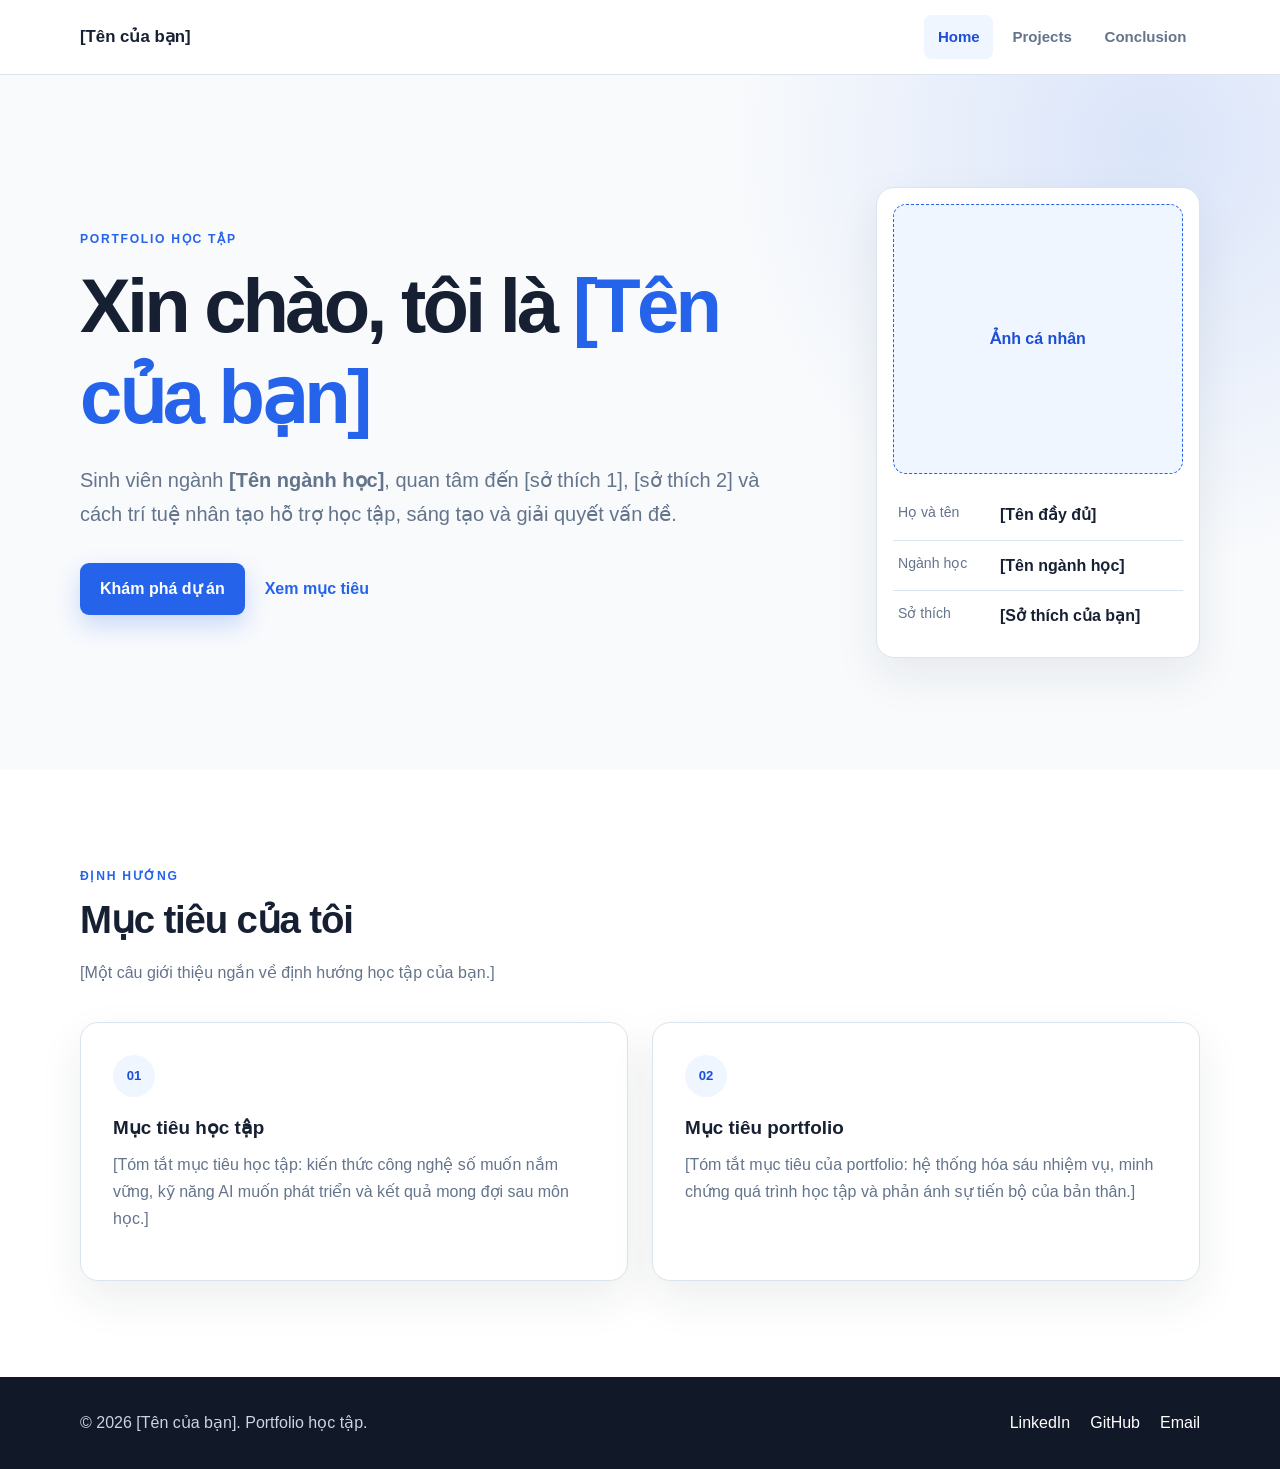
==== index.html @ 91b2d94e "first commit" ====
<!DOCTYPE html>
<html lang="vi">
<head>
    <meta charset="UTF-8">
    <meta name="viewport" content="width=device-width, initial-scale=1.0">
    <meta name="description" content="Portfolio môn Nhập môn Công nghệ số và Ứng dụng Trí tuệ nhân tạo.">
    <title>Giới thiệu | Portfolio cá nhân</title>
    <link rel="stylesheet" href="style.css">
</head>
<body>
    <!-- Liên kết hỗ trợ người dùng bàn phím bỏ qua menu. -->
    <a class="skip-link" href="#main-content">Đi đến nội dung chính</a>

    <!-- Header và menu được giữ nhất quán trên cả ba trang. -->
    <header class="site-header">
        <div class="container nav-wrapper">
            <a class="brand" href="index.html">[Tên của bạn]</a>
            <nav aria-label="Điều hướng chính">
                <ul class="nav-list">
                    <li><a class="active" href="index.html" aria-current="page">Home</a></li>
                    <li><a href="portfolio.html">Projects</a></li>
                    <li><a href="conclusion.html">Conclusion</a></li>
                </ul>
            </nav>
        </div>
    </header>

    <main id="main-content">
        <!-- Khu vực mở đầu: thay nội dung trong ngoặc vuông bằng thông tin cá nhân. -->
        <section class="hero">
            <div class="container hero-grid">
                <div>
                    <p class="eyebrow">Portfolio học tập</p>
                    <h1>Xin chào, tôi là <span>[Tên của bạn]</span></h1>
                    <p class="lead">
                        Sinh viên ngành <strong>[Tên ngành học]</strong>, quan tâm đến
                        [sở thích 1], [sở thích 2] và cách trí tuệ nhân tạo hỗ trợ học tập,
                        sáng tạo và giải quyết vấn đề.
                    </p>
                    <div class="button-group">
                        <a class="button" href="portfolio.html">Khám phá dự án</a>
                        <a class="text-link" href="#goals">Xem mục tiêu</a>
                    </div>
                </div>

                <aside class="profile-card" aria-label="Thông tin nhanh">
                    <div class="avatar-placeholder" aria-hidden="true">Ảnh cá nhân</div>
                    <dl class="profile-details">
                        <div>
                            <dt>Họ và tên</dt>
                            <dd>[Tên đầy đủ]</dd>
                        </div>
                        <div>
                            <dt>Ngành học</dt>
                            <dd>[Tên ngành học]</dd>
                        </div>
                        <div>
                            <dt>Sở thích</dt>
                            <dd>[Sở thích của bạn]</dd>
                        </div>
                    </dl>
                </aside>
            </div>
        </section>

        <!-- Hai thẻ mục tiêu giúp nội dung ngắn gọn và dễ chấm theo rubric. -->
        <section id="goals" class="section">
            <div class="container">
                <div class="section-heading">
                    <p class="eyebrow">Định hướng</p>
                    <h2>Mục tiêu của tôi</h2>
                    <p>[Một câu giới thiệu ngắn về định hướng học tập của bạn.]</p>
                </div>

                <div class="card-grid two-columns">
                    <article class="card">
                        <span class="card-number">01</span>
                        <h3>Mục tiêu học tập</h3>
                        <p>
                            [Tóm tắt mục tiêu học tập: kiến thức công nghệ số muốn nắm vững,
                            kỹ năng AI muốn phát triển và kết quả mong đợi sau môn học.]
                        </p>
                    </article>

                    <article class="card">
                        <span class="card-number">02</span>
                        <h3>Mục tiêu portfolio</h3>
                        <p>
                            [Tóm tắt mục tiêu của portfolio: hệ thống hóa sáu nhiệm vụ,
                            minh chứng quá trình học tập và phản ánh sự tiến bộ của bản thân.]
                        </p>
                    </article>
                </div>
            </div>
        </section>
    </main>

    <!-- Cập nhật năm, email và đường dẫn mạng xã hội trước khi nộp bài. -->
    <footer class="site-footer">
        <div class="container footer-wrapper">
            <p>&copy; 2026 [Tên của bạn]. Portfolio học tập.</p>
            <ul class="social-links" aria-label="Hồ sơ mạng xã hội">
                <li><a href="https://www.linkedin.com/" target="_blank" rel="noopener noreferrer">LinkedIn</a></li>
                <li><a href="https://github.com/" target="_blank" rel="noopener noreferrer">GitHub</a></li>
                <li><a href="mailto:email@example.com">Email</a></li>
            </ul>
        </div>
    </footer>
</body>
</html>
---- style.css ----
/* =========================================================
   1. BIẾN THIẾT KẾ VÀ THIẾT LẬP CHUNG
   Chỉ cần đổi --accent để thay màu nhấn trên toàn website.
   ========================================================= */
:root {
    --accent: #2563eb;
    --accent-dark: #1d4ed8;
    --accent-soft: #eff6ff;
    --text: #172033;
    --muted: #64748b;
    --surface: #ffffff;
    --surface-alt: #f8fafc;
    --border: #dbe3ee;
    --shadow: 0 18px 45px rgba(23, 32, 51, 0.08);
    --radius: 18px;
    --container: 1120px;
}

*,
*::before,
*::after {
    box-sizing: border-box;
}

html {
    scroll-behavior: smooth;
}

body {
    margin: 0;
    color: var(--text);
    background: var(--surface);
    font-family: Inter, "Segoe UI", Roboto, Helvetica, Arial, sans-serif;
    font-size: 1rem;
    line-height: 1.7;
}

img {
    display: block;
    width: 100%;
    height: auto;
    border-radius: 14px;
}

a {
    color: var(--accent);
    text-decoration: none;
}

a:hover {
    color: var(--accent-dark);
}

h1,
h2,
h3 {
    margin-top: 0;
    color: var(--text);
    line-height: 1.2;
}

h1 {
    margin-bottom: 1.25rem;
    font-size: clamp(2.35rem, 6vw, 4.75rem);
    letter-spacing: -0.05em;
}

h2 {
    margin-bottom: 1rem;
    font-size: clamp(1.75rem, 3vw, 2.5rem);
    letter-spacing: -0.03em;
}

h3 {
    margin-bottom: 0.7rem;
    font-size: 1.18rem;
}

p {
    margin-top: 0;
}

code {
    padding: 0.18rem 0.4rem;
    color: var(--accent-dark);
    background: var(--accent-soft);
    border-radius: 5px;
}

figure {
    margin: 0;
}

figcaption {
    margin-top: 0.65rem;
    color: var(--muted);
    font-size: 0.9rem;
}

/* Khung nội dung chung giữ trang cân đối trên màn hình lớn. */
.container {
    width: min(calc(100% - 2.5rem), var(--container));
    margin-inline: auto;
}

.narrow {
    max-width: 780px;
}

.section {
    padding: 6rem 0;
}

.skip-link {
    position: fixed;
    z-index: 1000;
    top: 0.75rem;
    left: 0.75rem;
    padding: 0.65rem 1rem;
    color: #ffffff;
    background: var(--accent);
    border-radius: 8px;
    transform: translateY(-150%);
}

.skip-link:focus {
    transform: translateY(0);
}

/* =========================================================
   2. HEADER, MENU VÀ FOOTER
   ========================================================= */
.site-header {
    position: sticky;
    z-index: 100;
    top: 0;
    background: rgba(255, 255, 255, 0.94);
    border-bottom: 1px solid var(--border);
    backdrop-filter: blur(12px);
}

.nav-wrapper,
.footer-wrapper {
    display: flex;
    align-items: center;
    justify-content: space-between;
    gap: 2rem;
}

.nav-wrapper {
    min-height: 74px;
}

.brand {
    color: var(--text);
    font-size: 1.05rem;
    font-weight: 800;
}

.nav-list,
.social-links,
.task-nav ul {
    display: flex;
    margin: 0;
    padding: 0;
    list-style: none;
}

.nav-list {
    gap: 0.35rem;
}

.nav-list a {
    display: block;
    padding: 0.55rem 0.85rem;
    color: var(--muted);
    border-radius: 8px;
    font-size: 0.94rem;
    font-weight: 700;
}

.nav-list a:hover,
.nav-list a.active {
    color: var(--accent-dark);
    background: var(--accent-soft);
}

.site-footer {
    padding: 2rem 0;
    color: #cbd5e1;
    background: #111827;
}

.site-footer p {
    margin: 0;
}

.social-links {
    gap: 1.25rem;
}

.social-links a {
    color: #ffffff;
}

/* =========================================================
   3. TRANG GIỚI THIỆU
   ========================================================= */
.hero {
    padding: 7rem 0;
    overflow: hidden;
    background:
        radial-gradient(circle at 90% 10%, rgba(37, 99, 235, 0.14), transparent 32%),
        var(--surface-alt);
}

.hero-grid {
    display: grid;
    grid-template-columns: minmax(0, 1.5fr) minmax(280px, 0.7fr);
    align-items: center;
    gap: clamp(3rem, 8vw, 7rem);
}

.hero h1 span {
    color: var(--accent);
}

.eyebrow,
.box-label {
    margin-bottom: 0.65rem;
    color: var(--accent);
    font-size: 0.76rem;
    font-weight: 800;
    letter-spacing: 0.14em;
    text-transform: uppercase;
}

.lead {
    max-width: 720px;
    color: var(--muted);
    font-size: clamp(1.05rem, 2vw, 1.25rem);
}

.button-group {
    display: flex;
    align-items: center;
    gap: 1.25rem;
    margin-top: 2rem;
}

.button {
    display: inline-block;
    padding: 0.8rem 1.25rem;
    color: #ffffff;
    background: var(--accent);
    border-radius: 9px;
    box-shadow: 0 10px 24px rgba(37, 99, 235, 0.22);
    font-weight: 750;
}

.button:hover {
    color: #ffffff;
    background: var(--accent-dark);
    transform: translateY(-1px);
}

.text-link {
    font-weight: 750;
}

.profile-card,
.card,
.reflection-card {
    background: var(--surface);
    border: 1px solid var(--border);
    border-radius: var(--radius);
    box-shadow: var(--shadow);
}

.profile-card {
    padding: 1rem;
}

.avatar-placeholder {
    display: grid;
    min-height: 270px;
    place-items: center;
    color: var(--accent-dark);
    background: var(--accent-soft);
    border: 1px dashed var(--accent);
    border-radius: 13px;
    font-weight: 700;
}

.profile-details {
    margin: 1rem 0 0;
}

.profile-details div {
    display: grid;
    grid-template-columns: 90px 1fr;
    gap: 0.75rem;
    padding: 0.7rem 0.3rem;
    border-bottom: 1px solid var(--border);
}

.profile-details div:last-child {
    border-bottom: 0;
}

.profile-details dt {
    color: var(--muted);
    font-size: 0.88rem;
}

.profile-details dd {
    margin: 0;
    font-weight: 700;
}

.section-heading {
    max-width: 700px;
    margin-bottom: 2.25rem;
}

.section-heading > p:last-child {
    color: var(--muted);
}

.card-grid {
    display: grid;
    gap: 1.5rem;
}

.two-columns {
    grid-template-columns: repeat(2, 1fr);
}

.card {
    padding: 2rem;
}

.card-number {
    display: inline-grid;
    width: 42px;
    height: 42px;
    margin-bottom: 1.25rem;
    place-items: center;
    color: var(--accent-dark);
    background: var(--accent-soft);
    border-radius: 50%;
    font-size: 0.82rem;
    font-weight: 800;
}

.card p,
.reflection-card p {
    color: var(--muted);
}

/* =========================================================
   4. TRANG DỰ ÁN
   ========================================================= */
.page-banner {
    padding: 5.5rem 0 4.5rem;
    background: var(--surface-alt);
    border-bottom: 1px solid var(--border);
}

.page-banner h1 {
    font-size: clamp(2.5rem, 6vw, 4rem);
}

.task-nav {
    position: sticky;
    z-index: 90;
    top: 74px;
    overflow-x: auto;
    background: var(--surface);
    border-bottom: 1px solid var(--border);
}

.task-nav ul {
    gap: 0.4rem;
    padding: 0.75rem 0;
}

.task-nav a {
    display: block;
    min-width: max-content;
    padding: 0.45rem 0.8rem;
    color: var(--muted);
    border-radius: 7px;
    font-size: 0.86rem;
    font-weight: 750;
}

.task-nav a:hover {
    color: var(--accent-dark);
    background: var(--accent-soft);
}

.task-list {
    padding-top: 4rem;
    padding-bottom: 6rem;
}

.task-card {
    scroll-margin-top: 150px;
    margin-bottom: 2rem;
    background: var(--surface);
    border: 1px solid var(--border);
    border-radius: var(--radius);
    box-shadow: var(--shadow);
    overflow: hidden;
}

.task-header {
    padding: 1.75rem 2rem;
    background: var(--surface-alt);
    border-bottom: 1px solid var(--border);
}

.task-header h2 {
    margin: 0;
}

.task-label {
    display: block;
    margin-bottom: 0.45rem;
    color: var(--accent);
    font-size: 0.76rem;
    font-weight: 850;
    letter-spacing: 0.13em;
    text-transform: uppercase;
}

.task-content {
    padding: 2rem;
}

.media-grid,
.content-grid,
.showcase-grid,
.prompt-grid {
    display: grid;
    gap: 2rem;
}

.media-grid {
    grid-template-columns: minmax(0, 1.05fr) minmax(0, 0.95fr);
}

.content-grid,
.showcase-grid,
.prompt-grid {
    grid-template-columns: repeat(2, minmax(0, 1fr));
}

.wide-figure {
    margin-bottom: 2rem;
}

.analysis-box,
.prompt-box,
.digital-content {
    padding: 1.5rem;
    background: var(--surface-alt);
    border: 1px solid var(--border);
    border-radius: 14px;
}

.analysis-box {
    border-left: 4px solid var(--accent);
}

.prompt-grid {
    margin-bottom: 1.5rem;
}

.prompt-box blockquote {
    margin: 1rem 0;
    padding-left: 1rem;
    color: var(--muted);
    border-left: 3px solid var(--border);
}

.prompt-box.improved {
    background: var(--accent-soft);
    border-color: #bfdbfe;
}

.check-list,
.principle-list,
.process-list {
    padding-left: 1.25rem;
}

.check-list li,
.principle-list li,
.process-list li {
    margin-bottom: 0.75rem;
}

.digital-content {
    min-height: 100%;
}

/* =========================================================
   5. TRANG TỔNG KẾT
   ========================================================= */
.reflection-grid {
    display: grid;
    grid-template-columns: repeat(3, 1fr);
    gap: 1.5rem;
}

.reflection-card {
    padding: 2rem;
}

.reflection-card h2 {
    font-size: 1.55rem;
}

.reflection-card ul {
    padding-left: 1.2rem;
}

.reflection-card li {
    margin-bottom: 0.65rem;
}

.highlight-note {
    padding: 1rem;
    background: var(--accent-soft);
    border-radius: 10px;
}

.closing-section {
    padding: 5.5rem 0;
    text-align: center;
    background: var(--surface-alt);
    border-top: 1px solid var(--border);
}

.closing-section p:not(.eyebrow) {
    color: var(--muted);
}

.closing-section .button {
    margin-top: 1rem;
}

/* =========================================================
   6. RESPONSIVE: TABLET VÀ ĐIỆN THOẠI
   ========================================================= */
@media (max-width: 850px) {
    .hero-grid,
    .reflection-grid {
        grid-template-columns: 1fr;
    }

    .hero {
        padding: 5rem 0;
    }

    .profile-card {
        max-width: 520px;
    }

    .reflection-grid {
        max-width: 720px;
    }
}

@media (max-width: 700px) {
    .section {
        padding: 4rem 0;
    }

    .nav-wrapper,
    .footer-wrapper {
        flex-direction: column;
        align-items: flex-start;
    }

    .nav-wrapper {
        gap: 0.45rem;
        padding: 0.8rem 0;
    }

    .nav-list {
        flex-wrap: wrap;
    }

    .task-nav {
        top: 111px;
    }

    .task-card {
        scroll-margin-top: 175px;
    }

    .two-columns,
    .media-grid,
    .content-grid,
    .showcase-grid,
    .prompt-grid {
        grid-template-columns: 1fr;
    }

    .task-header,
    .task-content,
    .card,
    .reflection-card {
        padding: 1.4rem;
    }

    .footer-wrapper {
        gap: 1rem;
    }
}

@media (max-width: 420px) {
    .container {
        width: min(calc(100% - 1.5rem), var(--container));
    }

    .nav-list a {
        padding-inline: 0.6rem;
        font-size: 0.86rem;
    }

    .button-group,
    .social-links {
        align-items: flex-start;
        flex-direction: column;
        gap: 0.75rem;
    }

    .page-banner {
        padding: 4rem 0 3rem;
    }
}

/* Tôn trọng tùy chọn giảm chuyển động của hệ điều hành. */
@media (prefers-reduced-motion: reduce) {
    html {
        scroll-behavior: auto;
    }

    *,
    *::before,
    *::after {
        transition: none !important;
    }
}
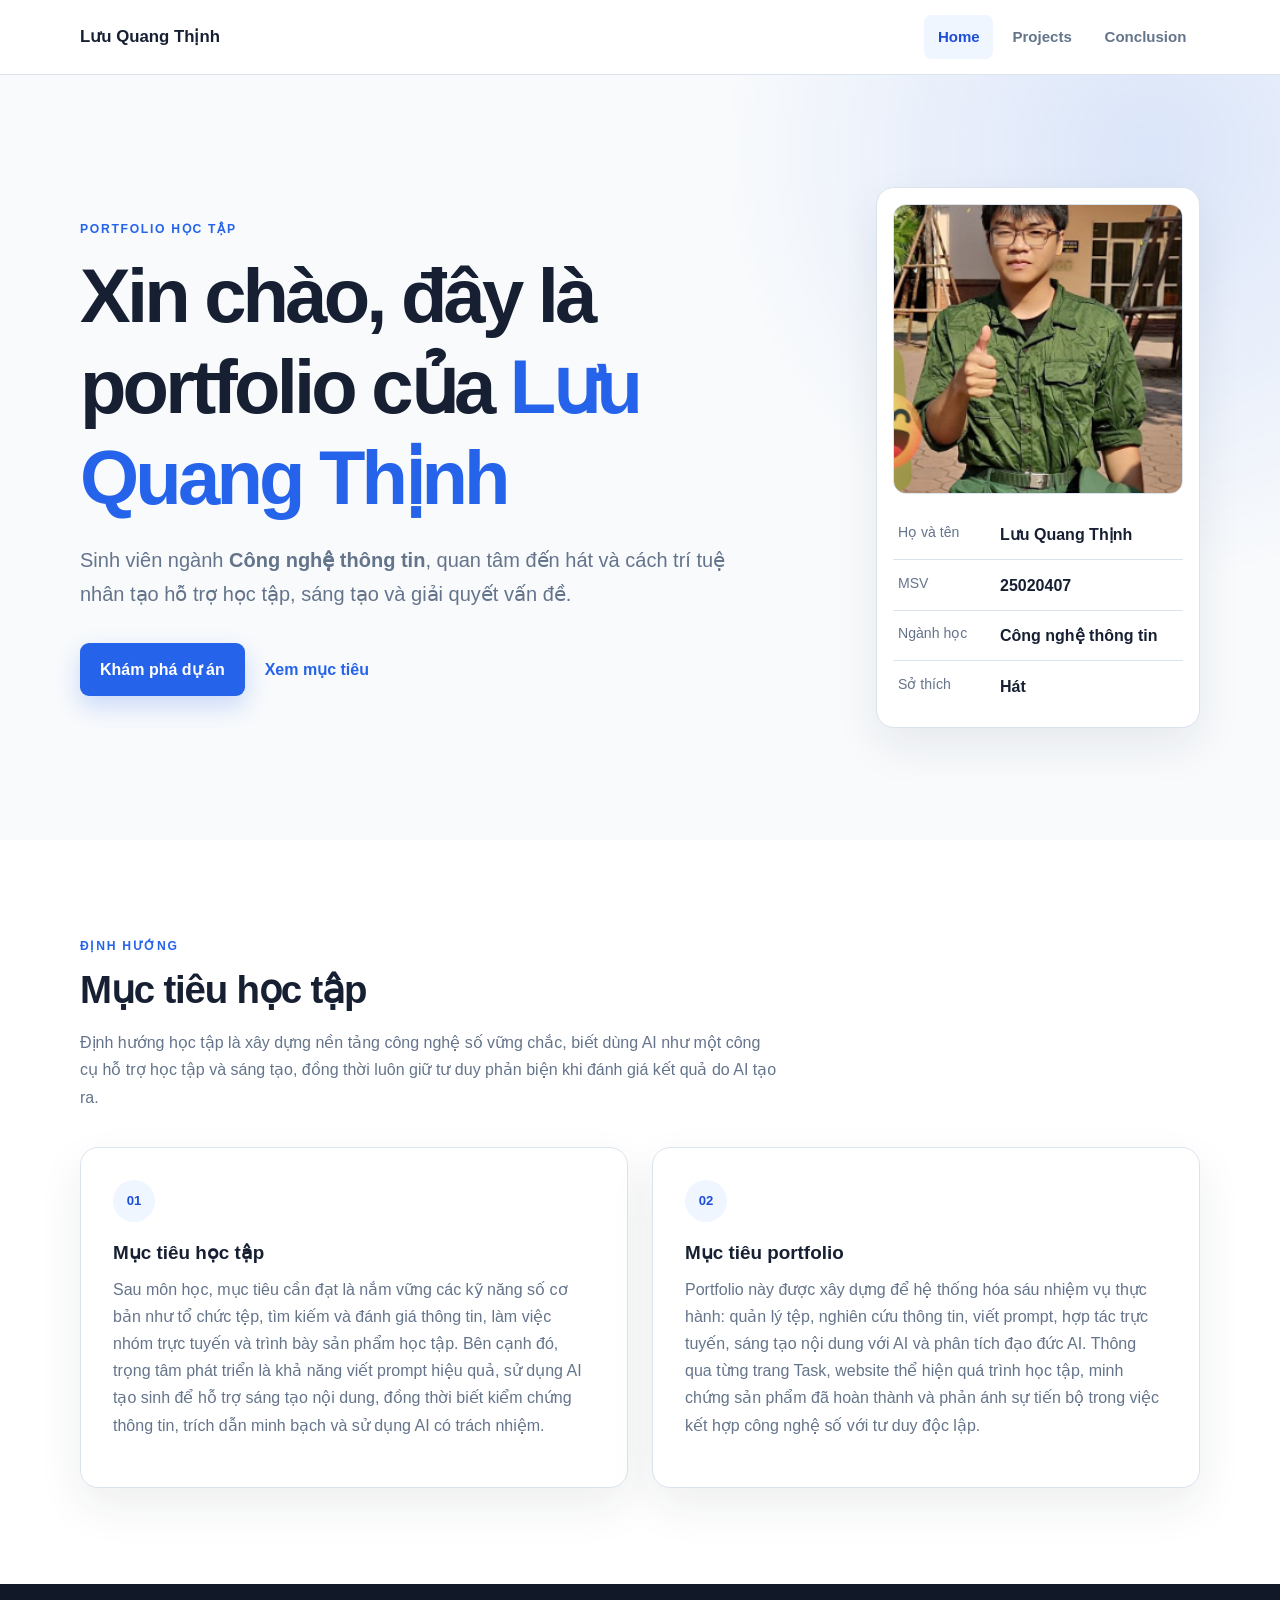
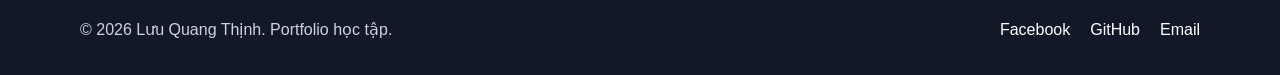
==== commit 60b2f470: "Last commit" ====
--- a/index.html
+++ b/index.html
@@ -14,7 +14,7 @@
     <!-- Header và menu được giữ nhất quán trên cả ba trang. -->
     <header class="site-header">
         <div class="container nav-wrapper">
-            <a class="brand" href="index.html">[Tên của bạn]</a>
+            <a class="brand" href="index.html">Lưu Quang Thịnh</a>
             <nav aria-label="Điều hướng chính">
                 <ul class="nav-list">
                     <li><a class="active" href="index.html" aria-current="page">Home</a></li>
@@ -31,10 +31,10 @@
             <div class="container hero-grid">
                 <div>
                     <p class="eyebrow">Portfolio học tập</p>
-                    <h1>Xin chào, tôi là <span>[Tên của bạn]</span></h1>
+                    <h1>Xin chào, đây là portfolio của <span>Lưu Quang Thịnh</span></h1>
                     <p class="lead">
-                        Sinh viên ngành <strong>[Tên ngành học]</strong>, quan tâm đến
-                        [sở thích 1], [sở thích 2] và cách trí tuệ nhân tạo hỗ trợ học tập,
+                        Sinh viên ngành <strong>Công nghệ thông tin</strong>, quan tâm đến
+                        hát và cách trí tuệ nhân tạo hỗ trợ học tập,
                         sáng tạo và giải quyết vấn đề.
                     </p>
                     <div class="button-group">
@@ -44,19 +44,23 @@
                 </div>
 
                 <aside class="profile-card" aria-label="Thông tin nhanh">
-                    <div class="avatar-placeholder" aria-hidden="true">Ảnh cá nhân</div>
+                    <img class="profile-photo" src="assets/images/me.png" alt="Ảnh cá nhân của Lưu Quang Thịnh">
                     <dl class="profile-details">
                         <div>
                             <dt>Họ và tên</dt>
-                            <dd>[Tên đầy đủ]</dd>
+                            <dd>Lưu Quang Thịnh</dd>
+                        </div>
+                        <div>
+                            <dt>MSV</dt>
+                            <dd>25020407</dd>
                         </div>
                         <div>
                             <dt>Ngành học</dt>
-                            <dd>[Tên ngành học]</dd>
+                            <dd>Công nghệ thông tin</dd>
                         </div>
                         <div>
                             <dt>Sở thích</dt>
-                            <dd>[Sở thích của bạn]</dd>
+                            <dd>Hát</dd>
                         </div>
                     </dl>
                 </aside>
@@ -68,8 +72,12 @@
             <div class="container">
                 <div class="section-heading">
                     <p class="eyebrow">Định hướng</p>
-                    <h2>Mục tiêu của tôi</h2>
-                    <p>[Một câu giới thiệu ngắn về định hướng học tập của bạn.]</p>
+                    <h2>Mục tiêu học tập</h2>
+                    <p>
+                        Định hướng học tập là xây dựng nền tảng công nghệ số vững chắc, biết
+                        dùng AI như một công cụ hỗ trợ học tập và sáng tạo, đồng thời luôn giữ
+                        tư duy phản biện khi đánh giá kết quả do AI tạo ra.
+                    </p>
                 </div>
 
                 <div class="card-grid two-columns">
@@ -77,8 +85,12 @@
                         <span class="card-number">01</span>
                         <h3>Mục tiêu học tập</h3>
                         <p>
-                            [Tóm tắt mục tiêu học tập: kiến thức công nghệ số muốn nắm vững,
-                            kỹ năng AI muốn phát triển và kết quả mong đợi sau môn học.]
+                            Sau môn học, mục tiêu cần đạt là nắm vững các kỹ năng số cơ bản như
+                            tổ chức tệp, tìm kiếm và đánh giá thông tin, làm việc nhóm trực tuyến
+                            và trình bày sản phẩm học tập. Bên cạnh đó, trọng tâm phát triển là
+                            khả năng viết prompt hiệu quả, sử dụng AI tạo sinh để hỗ trợ sáng tạo
+                            nội dung, đồng thời biết kiểm chứng thông tin, trích dẫn minh bạch và
+                            sử dụng AI có trách nhiệm.
                         </p>
                     </article>
 
@@ -86,8 +98,12 @@
                         <span class="card-number">02</span>
                         <h3>Mục tiêu portfolio</h3>
                         <p>
-                            [Tóm tắt mục tiêu của portfolio: hệ thống hóa sáu nhiệm vụ,
-                            minh chứng quá trình học tập và phản ánh sự tiến bộ của bản thân.]
+                            Portfolio này được xây dựng để hệ thống hóa sáu nhiệm vụ thực hành:
+                            quản lý tệp, nghiên cứu thông tin, viết prompt, hợp tác trực tuyến,
+                            sáng tạo nội dung với AI và phân tích đạo đức AI. Thông qua từng trang
+                            Task, website thể hiện quá trình học tập, minh chứng sản phẩm đã hoàn
+                            thành và phản ánh sự tiến bộ trong việc kết hợp công nghệ số với tư duy
+                            độc lập.
                         </p>
                     </article>
                 </div>
@@ -98,11 +114,11 @@
     <!-- Cập nhật năm, email và đường dẫn mạng xã hội trước khi nộp bài. -->
     <footer class="site-footer">
         <div class="container footer-wrapper">
-            <p>&copy; 2026 [Tên của bạn]. Portfolio học tập.</p>
+            <p>&copy; 2026 Lưu Quang Thịnh. Portfolio học tập.</p>
             <ul class="social-links" aria-label="Hồ sơ mạng xã hội">
-                <li><a href="https://www.linkedin.com/" target="_blank" rel="noopener noreferrer">LinkedIn</a></li>
-                <li><a href="https://github.com/" target="_blank" rel="noopener noreferrer">GitHub</a></li>
-                <li><a href="mailto:email@example.com">Email</a></li>
+                <li><a href="https://www.facebook.com/thinh.luuquang.33" target="_blank" rel="noopener noreferrer">Facebook</a></li>
+                <li><a href="https://github.com/shibaizabest" target="_blank" rel="noopener noreferrer">GitHub</a></li>
+                <li><a href="mailto:25020407@vnu.edu.vn">Email</a></li>
             </ul>
         </div>
     </footer>
--- a/style.css
+++ b/style.css
@@ -241,6 +241,22 @@
     font-size: clamp(1.05rem, 2vw, 1.25rem);
 }
 
+.student-meta {
+    display: flex;
+    flex-wrap: wrap;
+    gap: 0.65rem;
+    margin-top: 1.5rem;
+}
+
+.student-meta span {
+    padding: 0.35rem 0.7rem;
+    color: var(--accent-dark);
+    background: var(--accent-soft);
+    border-radius: 999px;
+    font-size: 0.85rem;
+    font-weight: 700;
+}
+
 .button-group {
     display: flex;
     align-items: center;
@@ -292,6 +308,14 @@
     font-weight: 700;
 }
 
+.profile-photo {
+    width: 100%;
+    aspect-ratio: 1 / 1;
+    object-fit: cover;
+    border: 1px solid var(--border);
+    border-radius: 13px;
+}
+
 .profile-details {
     margin: 1rem 0 0;
 }
@@ -439,6 +463,47 @@
     padding: 2rem;
 }
 
+.document-actions {
+    display: flex;
+    align-items: center;
+    justify-content: space-between;
+    gap: 1.5rem;
+    padding: 1.25rem 2rem;
+    background: var(--accent-soft);
+    border-top: 1px solid #bfdbfe;
+}
+
+.document-actions p {
+    margin: 0;
+    color: var(--text);
+}
+
+.button-small {
+    min-width: max-content;
+    padding: 0.65rem 1rem;
+    font-size: 0.9rem;
+}
+
+.task-evidence {
+    padding: 0 2rem 2rem;
+}
+
+.inline-evidence {
+    margin-top: 1.5rem;
+}
+
+.inline-evidence img {
+    max-height: 560px;
+    object-fit: contain;
+    background: var(--surface-alt);
+}
+
+.task-evidence img {
+    max-height: 520px;
+    object-fit: contain;
+    background: var(--surface-alt);
+}
+
 .media-grid,
 .content-grid,
 .showcase-grid,
@@ -617,6 +682,16 @@
         padding: 1.4rem;
     }
 
+    .document-actions {
+        align-items: flex-start;
+        flex-direction: column;
+        padding: 1.25rem 1.4rem;
+    }
+
+    .task-evidence {
+        padding: 0 1.4rem 1.4rem;
+    }
+
     .footer-wrapper {
         gap: 1rem;
     }
@@ -656,3 +731,321 @@
         transition: none !important;
     }
 }
+
+/* =========================================================
+   7. TRANG CHI TIẾT TỪNG TASK
+   ========================================================= */
+.report-hero {
+    padding: 4.5rem 0 3.5rem;
+    background:
+        radial-gradient(circle at 90% 0, rgba(37, 99, 235, 0.15), transparent 34%),
+        var(--surface-alt);
+    border-bottom: 1px solid var(--border);
+}
+
+.report-hero h1 {
+    max-width: 900px;
+    font-size: clamp(2.25rem, 5vw, 3.8rem);
+}
+
+.report-kicker {
+    display: flex;
+    flex-wrap: wrap;
+    gap: 0.6rem;
+    margin-top: 1.5rem;
+}
+
+.report-kicker span {
+    padding: 0.35rem 0.7rem;
+    color: var(--accent-dark);
+    background: var(--accent-soft);
+    border: 1px solid #bfdbfe;
+    border-radius: 999px;
+    font-size: 0.84rem;
+    font-weight: 700;
+}
+
+.report-layout {
+    display: grid;
+    grid-template-columns: 230px minmax(0, 1fr);
+    align-items: start;
+    gap: 3rem;
+    padding-top: 3rem;
+    padding-bottom: 5rem;
+}
+
+.report-toc {
+    position: sticky;
+    top: 100px;
+    padding: 1.2rem;
+    background: var(--surface-alt);
+    border: 1px solid var(--border);
+    border-radius: 14px;
+}
+
+.report-toc strong {
+    display: block;
+    margin-bottom: 0.7rem;
+}
+
+.report-toc ul {
+    margin: 0;
+    padding: 0;
+    list-style: none;
+}
+
+.report-toc li + li {
+    margin-top: 0.35rem;
+}
+
+.report-toc a {
+    display: block;
+    padding: 0.35rem 0.45rem;
+    color: var(--muted);
+    border-radius: 6px;
+    font-size: 0.9rem;
+}
+
+.report-toc a:hover {
+    color: var(--accent-dark);
+    background: var(--accent-soft);
+}
+
+.report-body {
+    min-width: 0;
+}
+
+.report-section {
+    scroll-margin-top: 105px;
+    margin-bottom: 2rem;
+    padding: clamp(1.4rem, 3vw, 2.2rem);
+    background: var(--surface);
+    border: 1px solid var(--border);
+    border-radius: var(--radius);
+    box-shadow: var(--shadow);
+}
+
+.report-section > :last-child {
+    margin-bottom: 0;
+}
+
+.report-section p,
+.report-section li {
+    color: #46546a;
+}
+
+.report-section h2 {
+    padding-bottom: 0.8rem;
+    border-bottom: 1px solid var(--border);
+}
+
+.report-section h3 {
+    margin-top: 1.6rem;
+}
+
+.report-section h3:first-child {
+    margin-top: 0;
+}
+
+.step-list {
+    display: grid;
+    gap: 1rem;
+    margin: 0;
+    padding: 0;
+    list-style: none;
+    counter-reset: report-step;
+}
+
+.step-list li {
+    position: relative;
+    padding: 1rem 1rem 1rem 3.6rem;
+    background: var(--surface-alt);
+    border: 1px solid var(--border);
+    border-radius: 12px;
+    counter-increment: report-step;
+}
+
+.step-list li::before {
+    position: absolute;
+    top: 0.85rem;
+    left: 0.9rem;
+    display: grid;
+    width: 2rem;
+    height: 2rem;
+    place-items: center;
+    color: #ffffff;
+    background: var(--accent);
+    border-radius: 50%;
+    content: counter(report-step);
+    font-size: 0.8rem;
+    font-weight: 800;
+}
+
+.report-callout {
+    margin: 1.25rem 0;
+    padding: 1.15rem 1.25rem;
+    background: var(--accent-soft);
+    border-left: 4px solid var(--accent);
+    border-radius: 0 10px 10px 0;
+}
+
+.report-callout p {
+    margin-bottom: 0;
+    color: var(--text);
+}
+
+.table-scroll {
+    overflow-x: auto;
+    margin: 1.25rem 0;
+    border: 1px solid var(--border);
+    border-radius: 12px;
+}
+
+.report-table {
+    width: 100%;
+    min-width: 720px;
+    border-collapse: collapse;
+    font-size: 0.9rem;
+}
+
+.report-table th,
+.report-table td {
+    padding: 0.85rem;
+    text-align: left;
+    vertical-align: top;
+    border-bottom: 1px solid var(--border);
+}
+
+.report-table th {
+    color: var(--text);
+    background: var(--accent-soft);
+}
+
+.report-table tr:last-child td {
+    border-bottom: 0;
+}
+
+.report-gallery {
+    display: grid;
+    grid-template-columns: repeat(2, minmax(0, 1fr));
+    gap: 1rem;
+    margin-top: 1.25rem;
+}
+
+.report-gallery figure {
+    padding: 0.75rem;
+    background: var(--surface-alt);
+    border: 1px solid var(--border);
+    border-radius: 12px;
+}
+
+.report-gallery img {
+    max-height: 560px;
+    object-fit: contain;
+}
+
+.report-gallery .full-width {
+    grid-column: 1 / -1;
+}
+
+.prompt-sample {
+    margin: 1rem 0;
+    padding: 1rem 1.2rem;
+    color: #dbeafe;
+    background: #172033;
+    border-radius: 12px;
+    white-space: pre-wrap;
+}
+
+.source-list {
+    padding-left: 1.25rem;
+    font-size: 0.92rem;
+}
+
+.source-list li {
+    margin-bottom: 0.65rem;
+    overflow-wrap: anywhere;
+}
+
+.task-pagination {
+    display: flex;
+    justify-content: space-between;
+    gap: 1rem;
+    margin-top: 2rem;
+}
+
+.task-pagination a {
+    padding: 0.75rem 1rem;
+    color: var(--text);
+    background: var(--surface);
+    border: 1px solid var(--border);
+    border-radius: 9px;
+    font-weight: 700;
+}
+
+.task-pagination a:hover {
+    color: var(--accent-dark);
+    border-color: var(--accent);
+}
+
+.download-panel {
+    display: flex;
+    align-items: center;
+    justify-content: space-between;
+    gap: 1.5rem;
+    margin-top: 2rem;
+    padding: 1.2rem 1.4rem;
+    background: var(--accent-soft);
+    border: 1px solid #bfdbfe;
+    border-radius: 12px;
+}
+
+.download-panel p {
+    margin: 0;
+    color: var(--text);
+}
+
+@media (max-width: 850px) {
+    .report-layout {
+        grid-template-columns: 1fr;
+        gap: 1.5rem;
+    }
+
+    .report-toc {
+        position: static;
+        overflow-x: auto;
+    }
+
+    .report-toc ul {
+        display: flex;
+        gap: 0.35rem;
+    }
+
+    .report-toc li + li {
+        margin-top: 0;
+    }
+
+    .report-toc a {
+        min-width: max-content;
+    }
+}
+
+@media (max-width: 600px) {
+    .report-gallery {
+        grid-template-columns: 1fr;
+    }
+
+    .report-gallery .full-width {
+        grid-column: auto;
+    }
+
+    .download-panel,
+    .task-pagination {
+        align-items: stretch;
+        flex-direction: column;
+    }
+
+    .task-pagination a {
+        text-align: center;
+    }
+}
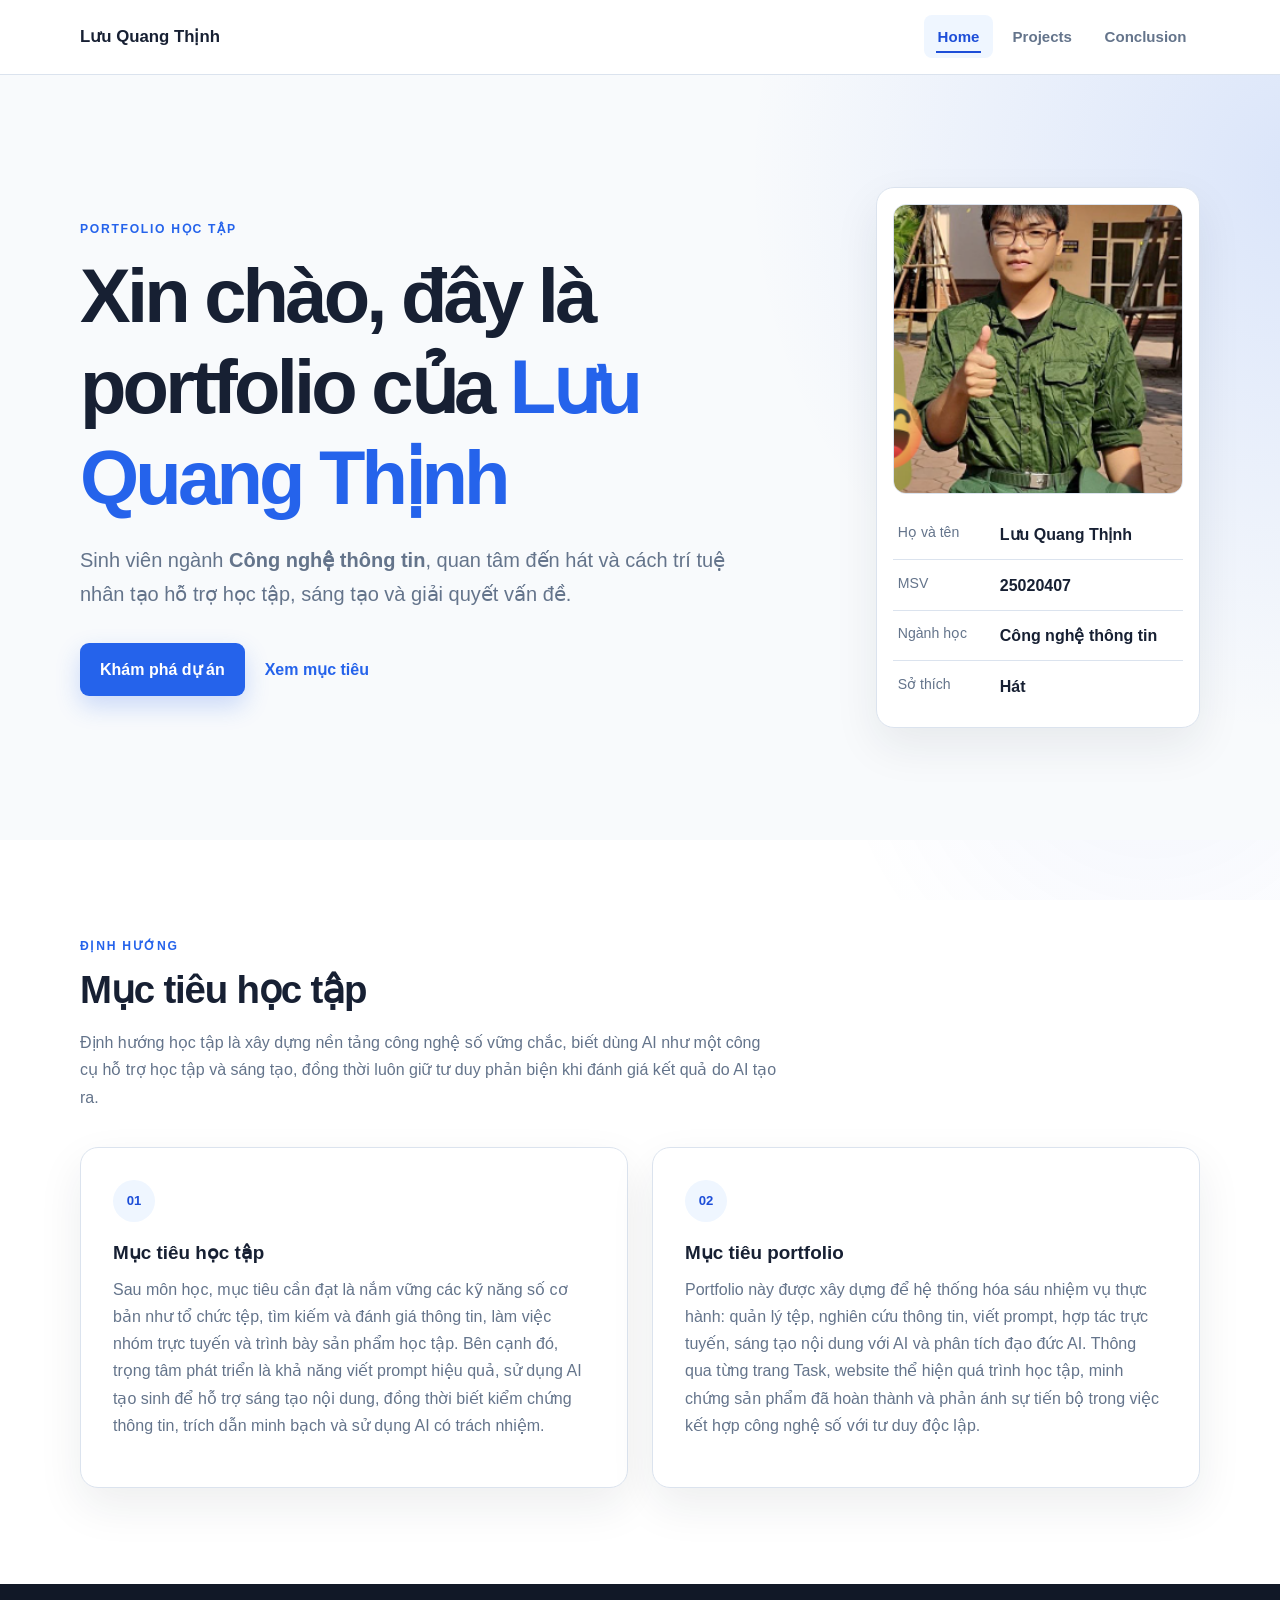
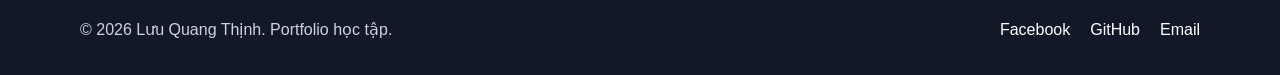
==== commit d775561f: "Effect" ====
--- a/index.html
+++ b/index.html
@@ -5,7 +5,9 @@
     <meta name="viewport" content="width=device-width, initial-scale=1.0">
     <meta name="description" content="Portfolio môn Nhập môn Công nghệ số và Ứng dụng Trí tuệ nhân tạo.">
     <title>Giới thiệu | Portfolio cá nhân</title>
-    <link rel="stylesheet" href="style.css">
+    <link rel="stylesheet" href="style.css?v=20260608">
+    <link rel="stylesheet" href="effects.css?v=20260608h">
+    <script src="effects.js?v=20260608h" defer></script>
 </head>
 <body>
     <!-- Liên kết hỗ trợ người dùng bàn phím bỏ qua menu. -->
--- a/effects.css
+++ b/effects.css
@@ -0,0 +1,705 @@
+/* Optional interaction layer.
+   Initial rendering is kept visually identical for screenshots/PDF. */
+:root {
+    --fx-ease: cubic-bezier(0.2, 0.8, 0.2, 1);
+    --fx-spring: cubic-bezier(0.18, 1.55, 0.32, 1);
+    --fx-x: 50vw;
+    --fx-y: 50vh;
+}
+
+body::before {
+    position: fixed;
+    z-index: 9999;
+    top: 0;
+    left: 0;
+    width: var(--scroll-progress, 0%);
+    height: 3px;
+    pointer-events: none;
+    content: "";
+    background: linear-gradient(90deg, var(--accent), #60a5fa);
+    transition: width 120ms linear;
+}
+
+body::after {
+    position: fixed;
+    z-index: -1;
+    inset: 0;
+    pointer-events: none;
+    content: "";
+    opacity: 0;
+    background:
+        radial-gradient(circle at var(--fx-x) var(--fx-y), rgba(37, 99, 235, 0.11), transparent 20rem),
+        radial-gradient(circle at 10% 20%, rgba(96, 165, 250, 0.08), transparent 18rem),
+        radial-gradient(circle at 90% 80%, rgba(29, 78, 216, 0.06), transparent 20rem);
+    transition: opacity 400ms var(--fx-ease);
+}
+
+.fx-ready::after {
+    opacity: 1;
+}
+
+.fx-page-enter main {
+    animation: page-arrive 760ms var(--fx-ease) both;
+}
+
+@keyframes page-arrive {
+    from {
+        opacity: 0;
+        filter: blur(8px) saturate(1.35);
+        transform: translateY(22px) scale(0.975);
+    }
+
+    to {
+        opacity: 1;
+        filter: blur(0);
+        transform: translateY(0);
+    }
+}
+
+.fx-navigating main,
+.fx-navigating .site-header,
+.fx-navigating .site-footer {
+    pointer-events: none;
+    animation: page-depart 900ms var(--fx-ease) both;
+}
+
+@keyframes page-depart {
+    0% {
+        opacity: 1;
+        filter: blur(0);
+        transform: scale(1);
+    }
+
+    45% {
+        opacity: 0.72;
+        filter: blur(4px) saturate(1.25);
+        transform: scale(0.985);
+    }
+
+    100% {
+        opacity: 0;
+        filter: blur(12px) saturate(1.6);
+        transform: scale(0.955) translateY(-12px);
+    }
+}
+
+.cursor-orb {
+    position: fixed;
+    z-index: 9998;
+    top: 0;
+    left: 0;
+    width: 18px;
+    height: 18px;
+    pointer-events: none;
+    border: 2px solid rgba(37, 99, 235, 0.6);
+    border-radius: 50%;
+    opacity: 0;
+    transform: translate3d(-50%, -50%, 0);
+    transition:
+        width 180ms var(--fx-ease),
+        height 180ms var(--fx-ease),
+        opacity 180ms var(--fx-ease),
+        border-color 180ms var(--fx-ease);
+}
+
+.cursor-orb.active {
+    opacity: 1;
+}
+
+.cursor-orb.hover {
+    width: 42px;
+    height: 42px;
+    border-color: rgba(37, 99, 235, 0.25);
+    background: rgba(37, 99, 235, 0.07);
+}
+
+.fx-ready .card,
+.fx-ready .task-card,
+.fx-ready .reflection-card,
+.fx-ready .report-section,
+.fx-ready .profile-card {
+    position: relative;
+    overflow: hidden;
+    transition: transform 220ms var(--fx-ease), box-shadow 220ms var(--fx-ease), border-color 220ms var(--fx-ease);
+    transform-style: preserve-3d;
+    will-change: transform;
+}
+
+.fx-ready .card::before,
+.fx-ready .task-card::before,
+.fx-ready .reflection-card::before,
+.fx-ready .report-section::before,
+.fx-ready .profile-card::before {
+    position: absolute;
+    inset: 0;
+    pointer-events: none;
+    content: "";
+    opacity: 0;
+    background:
+        radial-gradient(circle at var(--local-x, 50%) var(--local-y, 50%), rgba(37, 99, 235, 0.12), transparent 14rem),
+        linear-gradient(120deg, transparent 20%, rgba(255, 255, 255, 0.35), transparent 38%);
+    transform: translateX(-18%);
+    transition: opacity 220ms var(--fx-ease), transform 420ms var(--fx-ease);
+}
+
+.fx-ready .card:hover,
+.fx-ready .task-card:hover,
+.fx-ready .reflection-card:hover,
+.fx-ready .report-section:hover,
+.fx-ready .profile-card:hover {
+    border-color: rgba(37, 99, 235, 0.35);
+    box-shadow: 0 22px 55px rgba(23, 32, 51, 0.12);
+    transform: translateY(-4px) rotateX(var(--tilt-x, 0deg)) rotateY(var(--tilt-y, 0deg));
+}
+
+.fx-ready .card:hover::before,
+.fx-ready .task-card:hover::before,
+.fx-ready .reflection-card:hover::before,
+.fx-ready .report-section:hover::before,
+.fx-ready .profile-card:hover::before {
+    opacity: 1;
+    transform: translateX(0);
+}
+
+.fx-ready .button,
+.fx-ready .nav-list a,
+.fx-ready .task-nav a,
+.fx-ready .task-pagination a,
+.fx-ready .social-links a {
+    transition: color 180ms var(--fx-ease), background-color 180ms var(--fx-ease), border-color 180ms var(--fx-ease), box-shadow 180ms var(--fx-ease), transform 180ms var(--fx-ease);
+}
+
+.fx-ready .button:hover {
+    box-shadow: 0 14px 32px rgba(37, 99, 235, 0.28);
+}
+
+.fx-ready .button,
+.fx-ready .nav-list a {
+    will-change: transform;
+}
+
+.button,
+.nav-list a,
+.task-pagination a {
+    position: relative;
+    overflow: hidden;
+}
+
+.ripple {
+    position: absolute;
+    width: 16px;
+    height: 16px;
+    pointer-events: none;
+    background: rgba(255, 255, 255, 0.45);
+    border-radius: 50%;
+    transform: translate(-50%, -50%) scale(0);
+    animation: ripple-pop 620ms var(--fx-ease);
+}
+
+@keyframes ripple-pop {
+    to {
+        opacity: 0;
+        transform: translate(-50%, -50%) scale(18);
+    }
+}
+
+.nav-list a::after {
+    position: absolute;
+    right: 0.75rem;
+    bottom: 0.35rem;
+    left: 0.75rem;
+    height: 2px;
+    content: "";
+    background: currentColor;
+    transform: scaleX(0);
+    transform-origin: left;
+    transition: transform 200ms var(--fx-ease);
+}
+
+.nav-list a:hover::after,
+.nav-list a.active::after {
+    transform: scaleX(1);
+}
+
+.fx-ready img {
+    transition: filter 220ms var(--fx-ease), transform 220ms var(--fx-ease);
+}
+
+.fx-ready figure:hover img {
+    filter: saturate(1.06) contrast(1.02);
+    transform: scale(1.01);
+}
+
+.fx-reveal {
+    opacity: 0;
+    transform: translateY(16px);
+    transition: opacity 520ms var(--fx-ease), transform 520ms var(--fx-ease);
+}
+
+.fx-reveal.fx-visible {
+    opacity: 1;
+    transform: translateY(0);
+}
+
+.fx-pop {
+    animation: fx-pop 520ms var(--fx-ease);
+}
+
+@keyframes fx-pop {
+    0% {
+        transform: scale(0.98);
+    }
+
+    55% {
+        transform: scale(1.012);
+    }
+
+    100% {
+        transform: scale(1);
+    }
+}
+
+.fx-current {
+    outline: 2px solid rgba(37, 99, 235, 0.18);
+    outline-offset: 5px;
+    box-shadow: 0 0 0 8px rgba(37, 99, 235, 0.035), var(--shadow);
+}
+
+.back-to-top {
+    position: fixed;
+    z-index: 120;
+    right: 1.25rem;
+    bottom: 1.25rem;
+    display: grid;
+    width: 44px;
+    height: 44px;
+    place-items: center;
+    color: #ffffff;
+    background: var(--accent);
+    border: 0;
+    border-radius: 999px;
+    box-shadow: 0 16px 35px rgba(37, 99, 235, 0.25);
+    cursor: pointer;
+    opacity: 0;
+    pointer-events: none;
+    transform: translateY(8px);
+    transition: opacity 180ms var(--fx-ease), transform 180ms var(--fx-ease), background-color 180ms var(--fx-ease);
+}
+
+.back-to-top:hover {
+    background: var(--accent-dark);
+    transform: translateY(4px);
+}
+
+.back-to-top.show {
+    opacity: 1;
+    pointer-events: auto;
+    transform: translateY(0);
+}
+
+/* Premium route transition and button motion. */
+.route-curtain {
+    position: fixed;
+    z-index: 10020;
+    inset: 0;
+    display: grid;
+    pointer-events: none;
+    place-items: center;
+    color: #ffffff;
+    background:
+        radial-gradient(circle at var(--fx-x, 50vw) var(--fx-y, 50vh), rgba(255, 255, 255, 0.28), transparent 15rem),
+        radial-gradient(circle at 20% 80%, rgba(96, 165, 250, 0.48), transparent 22rem),
+        radial-gradient(circle at 85% 15%, rgba(147, 197, 253, 0.35), transparent 20rem),
+        linear-gradient(135deg, #020617 0%, #1d4ed8 45%, #60a5fa 100%);
+    clip-path: circle(0% at var(--fx-x, 50vw) var(--fx-y, 50vh));
+    opacity: 0;
+    transform: translateZ(0);
+}
+
+.route-curtain::before {
+    width: min(76vw, 520px);
+    height: min(76vw, 520px);
+    content: "";
+    border: 1px solid rgba(255, 255, 255, 0.28);
+    border-radius: 50%;
+    background:
+        radial-gradient(circle, rgba(255, 255, 255, 0.2), transparent 52%),
+        conic-gradient(from 0deg, transparent, rgba(255, 255, 255, 0.55), transparent 28%, rgba(255, 255, 255, 0.25), transparent 58%);
+    box-shadow:
+        0 0 80px rgba(147, 197, 253, 0.42),
+        inset 0 0 60px rgba(255, 255, 255, 0.14);
+    animation: portal-spin 900ms linear infinite, portal-pulse 1100ms var(--fx-ease) infinite alternate;
+}
+
+.route-curtain::after {
+    position: absolute;
+    content: "Đang mở trang";
+    font-size: 0.78rem;
+    font-weight: 850;
+    letter-spacing: 0.16em;
+    text-transform: uppercase;
+}
+
+.route-curtain.enter {
+    animation: route-enter 850ms var(--fx-ease) both;
+}
+
+.route-curtain.leave {
+    animation: route-leave 1050ms var(--fx-ease) both;
+}
+
+@keyframes route-enter {
+    from {
+        opacity: 1;
+        clip-path: circle(150% at var(--fx-x, 50vw) var(--fx-y, 50vh));
+    }
+
+    to {
+        opacity: 0;
+        clip-path: circle(0% at var(--fx-x, 50vw) var(--fx-y, 50vh));
+        filter: blur(6px);
+    }
+}
+
+@keyframes route-leave {
+    from {
+        opacity: 0;
+        clip-path: circle(0% at var(--fx-x, 50vw) var(--fx-y, 50vh));
+    }
+
+    35% {
+        opacity: 1;
+    }
+
+    62% {
+        clip-path: circle(74% at var(--fx-x, 50vw) var(--fx-y, 50vh));
+    }
+
+    to {
+        opacity: 1;
+        clip-path: circle(150% at var(--fx-x, 50vw) var(--fx-y, 50vh));
+    }
+}
+
+@keyframes portal-spin {
+    to {
+        transform: rotate(1turn);
+    }
+}
+
+@keyframes portal-pulse {
+    from {
+        transform: scale(0.92);
+    }
+
+    to {
+        transform: scale(1.08);
+    }
+}
+
+.fx-ready .button,
+.fx-ready .nav-list a,
+.fx-ready .task-nav a,
+.fx-ready .task-pagination a {
+    --mag-x: 0px;
+    --mag-y: 0px;
+    --press-scale: 1;
+    transform: translate3d(var(--mag-x), var(--mag-y), 0) scale(var(--press-scale));
+    transform-origin: center;
+    will-change: transform;
+}
+
+.fx-ready .button:hover,
+.fx-ready .task-pagination a:hover {
+    --press-scale: 1.045;
+}
+
+.fx-ready .button.fx-pressed,
+.fx-ready .nav-list a.fx-pressed,
+.fx-ready .task-pagination a.fx-pressed {
+    animation: premium-button-bounce 620ms var(--fx-spring);
+}
+
+@keyframes premium-button-bounce {
+    0% {
+        transform: translate3d(var(--mag-x), var(--mag-y), 0) scale(1);
+    }
+
+    28% {
+        transform: translate3d(var(--mag-x), calc(var(--mag-y) - 8px), 0) scale(1.11, 0.93);
+    }
+
+    52% {
+        transform: translate3d(var(--mag-x), calc(var(--mag-y) + 2px), 0) scale(0.98, 1.04);
+    }
+
+    76% {
+        transform: translate3d(var(--mag-x), calc(var(--mag-y) - 2px), 0) scale(1.025, 0.99);
+    }
+
+    100% {
+        transform: translate3d(var(--mag-x), var(--mag-y), 0) scale(var(--press-scale));
+    }
+}
+
+.button::before,
+.task-pagination a::before {
+    position: absolute;
+    inset: -40% -80%;
+    pointer-events: none;
+    content: "";
+    background: linear-gradient(115deg, transparent 35%, rgba(255, 255, 255, 0.45), transparent 60%);
+    transform: translateX(-72%) rotate(8deg);
+    transition: transform 640ms var(--fx-ease);
+}
+
+.button:hover::before,
+.task-pagination a:hover::before {
+    transform: translateX(72%) rotate(8deg);
+}
+
+.fx-particles {
+    position: fixed;
+    z-index: -1;
+    inset: 0;
+    overflow: hidden;
+    pointer-events: none;
+}
+
+.fx-particle {
+    position: absolute;
+    width: var(--size);
+    height: var(--size);
+    background: linear-gradient(135deg, rgba(37, 99, 235, 0.22), rgba(96, 165, 250, 0.1));
+    border-radius: 999px;
+    filter: blur(0.2px);
+    opacity: 0;
+    animation: particle-float var(--duration) linear infinite;
+    animation-delay: var(--delay);
+}
+
+.fx-ready .hero,
+.fx-ready .page-banner,
+.fx-ready .report-hero {
+    background-size: 130% 130%;
+    animation: aurora-shift 12s ease-in-out infinite alternate;
+}
+
+@keyframes aurora-shift {
+    from {
+        background-position: 0% 0%;
+    }
+
+    to {
+        background-position: 100% 35%;
+    }
+}
+
+@keyframes particle-float {
+    0% {
+        opacity: 0;
+        transform: translate3d(var(--x), 105vh, 0) scale(0.8);
+    }
+
+    10%,
+    80% {
+        opacity: 1;
+    }
+
+    100% {
+        opacity: 0;
+        transform: translate3d(calc(var(--x) + var(--drift)), -10vh, 0) scale(1.15);
+    }
+}
+
+.lightbox {
+    position: fixed;
+    z-index: 10001;
+    inset: 0;
+    display: grid;
+    padding: 2rem;
+    place-items: center;
+    background: rgba(15, 23, 42, 0.86);
+    opacity: 0;
+    pointer-events: none;
+    backdrop-filter: blur(10px);
+    transition: opacity 220ms var(--fx-ease);
+}
+
+.lightbox.show {
+    opacity: 1;
+    pointer-events: auto;
+}
+
+.lightbox img {
+    width: auto;
+    max-width: min(1100px, 94vw);
+    max-height: 86vh;
+    border-radius: 16px;
+    box-shadow: 0 30px 80px rgba(0, 0, 0, 0.35);
+    transform: scale(0.96);
+    transition: transform 220ms var(--fx-ease);
+}
+
+.lightbox.show img {
+    transform: scale(1);
+}
+
+.lightbox button {
+    position: absolute;
+    top: 1rem;
+    right: 1rem;
+    width: 42px;
+    height: 42px;
+    color: #ffffff;
+    background: rgba(255, 255, 255, 0.12);
+    border: 1px solid rgba(255, 255, 255, 0.28);
+    border-radius: 999px;
+    cursor: pointer;
+    font-size: 1.3rem;
+}
+
+@media (prefers-reduced-motion: reduce) {
+    body::before,
+    body::after,
+    .fx-reveal,
+    .back-to-top,
+    .cursor-orb,
+    .fx-particle,
+    .lightbox,
+    .lightbox img {
+        transition: none !important;
+        animation: none !important;
+    }
+
+    .fx-reveal {
+        opacity: 1;
+        transform: none;
+    }
+}
+
+@media print {
+    body::before,
+    body::after,
+    .back-to-top,
+    .route-curtain,
+    .cursor-orb,
+    .fx-particles,
+    .lightbox {
+        display: none !important;
+    }
+
+    .fx-reveal {
+        opacity: 1 !important;
+        transform: none !important;
+    }
+}
+
+/* Square sweep page transition override. */
+.route-curtain {
+    overflow: hidden;
+    background: transparent !important;
+    clip-path: none !important;
+}
+
+.route-curtain::before,
+.route-curtain::after {
+    display: none !important;
+}
+
+.route-curtain.enter,
+.route-curtain.leave {
+    opacity: 1;
+    animation: none;
+}
+
+.route-tile {
+    position: absolute;
+    top: var(--tile-top);
+    left: -38vmax;
+    width: var(--tile-size);
+    height: var(--tile-size);
+    background:
+        linear-gradient(135deg, rgba(255, 255, 255, 0.16), transparent 34%),
+        linear-gradient(135deg, #0f172a 0%, #1d4ed8 50%, #60a5fa 100%);
+    border: 1px solid rgba(255, 255, 255, 0.16);
+    border-radius: 18%;
+    box-shadow:
+        0 26px 70px rgba(37, 99, 235, 0.32),
+        inset 0 0 34px rgba(255, 255, 255, 0.13);
+    opacity: 0;
+    transform: translate3d(-12vw, 0, 0) rotate(-10deg) scale(0.88);
+}
+
+.route-curtain.leave .route-tile {
+    animation: square-sweep-leave 980ms var(--fx-ease) both;
+    animation-delay: var(--tile-delay);
+}
+
+.route-curtain.enter .route-tile {
+    animation: square-sweep-enter 880ms var(--fx-ease) both;
+    animation-delay: var(--tile-delay);
+}
+
+.route-curtain.leave .route-tile:nth-child(2n),
+.route-curtain.enter .route-tile:nth-child(2n) {
+    background:
+        linear-gradient(135deg, rgba(255, 255, 255, 0.18), transparent 38%),
+        linear-gradient(135deg, #1e3a8a 0%, #2563eb 52%, #93c5fd 100%);
+}
+
+.route-curtain.leave .route-tile:nth-child(3n),
+.route-curtain.enter .route-tile:nth-child(3n) {
+    border-radius: 24%;
+    filter: saturate(1.15);
+}
+
+@keyframes square-sweep-leave {
+    0% {
+        opacity: 0;
+        transform: translate3d(-18vw, 0, 0) rotate(-12deg) scale(0.85);
+    }
+
+    18% {
+        opacity: 1;
+    }
+
+    58% {
+        opacity: 1;
+        transform: translate3d(50vw, 0, 0) rotate(6deg) scale(1.12);
+    }
+
+    100% {
+        opacity: 1;
+        transform: translate3d(136vw, 0, 0) rotate(16deg) scale(1);
+    }
+}
+
+@keyframes square-sweep-enter {
+    0% {
+        opacity: 1;
+        transform: translate3d(46vw, 0, 0) rotate(6deg) scale(1.08);
+    }
+
+    30% {
+        opacity: 1;
+    }
+
+    100% {
+        opacity: 0;
+        transform: translate3d(142vw, 0, 0) rotate(18deg) scale(0.92);
+    }
+}
+
+@media (max-width: 700px) {
+    .route-tile {
+        width: calc(var(--tile-size) * 1.25);
+        height: calc(var(--tile-size) * 1.25);
+    }
+}
+
+@media (prefers-reduced-motion: reduce) {
+    .route-tile {
+        animation-duration: 520ms !important;
+    }
+}
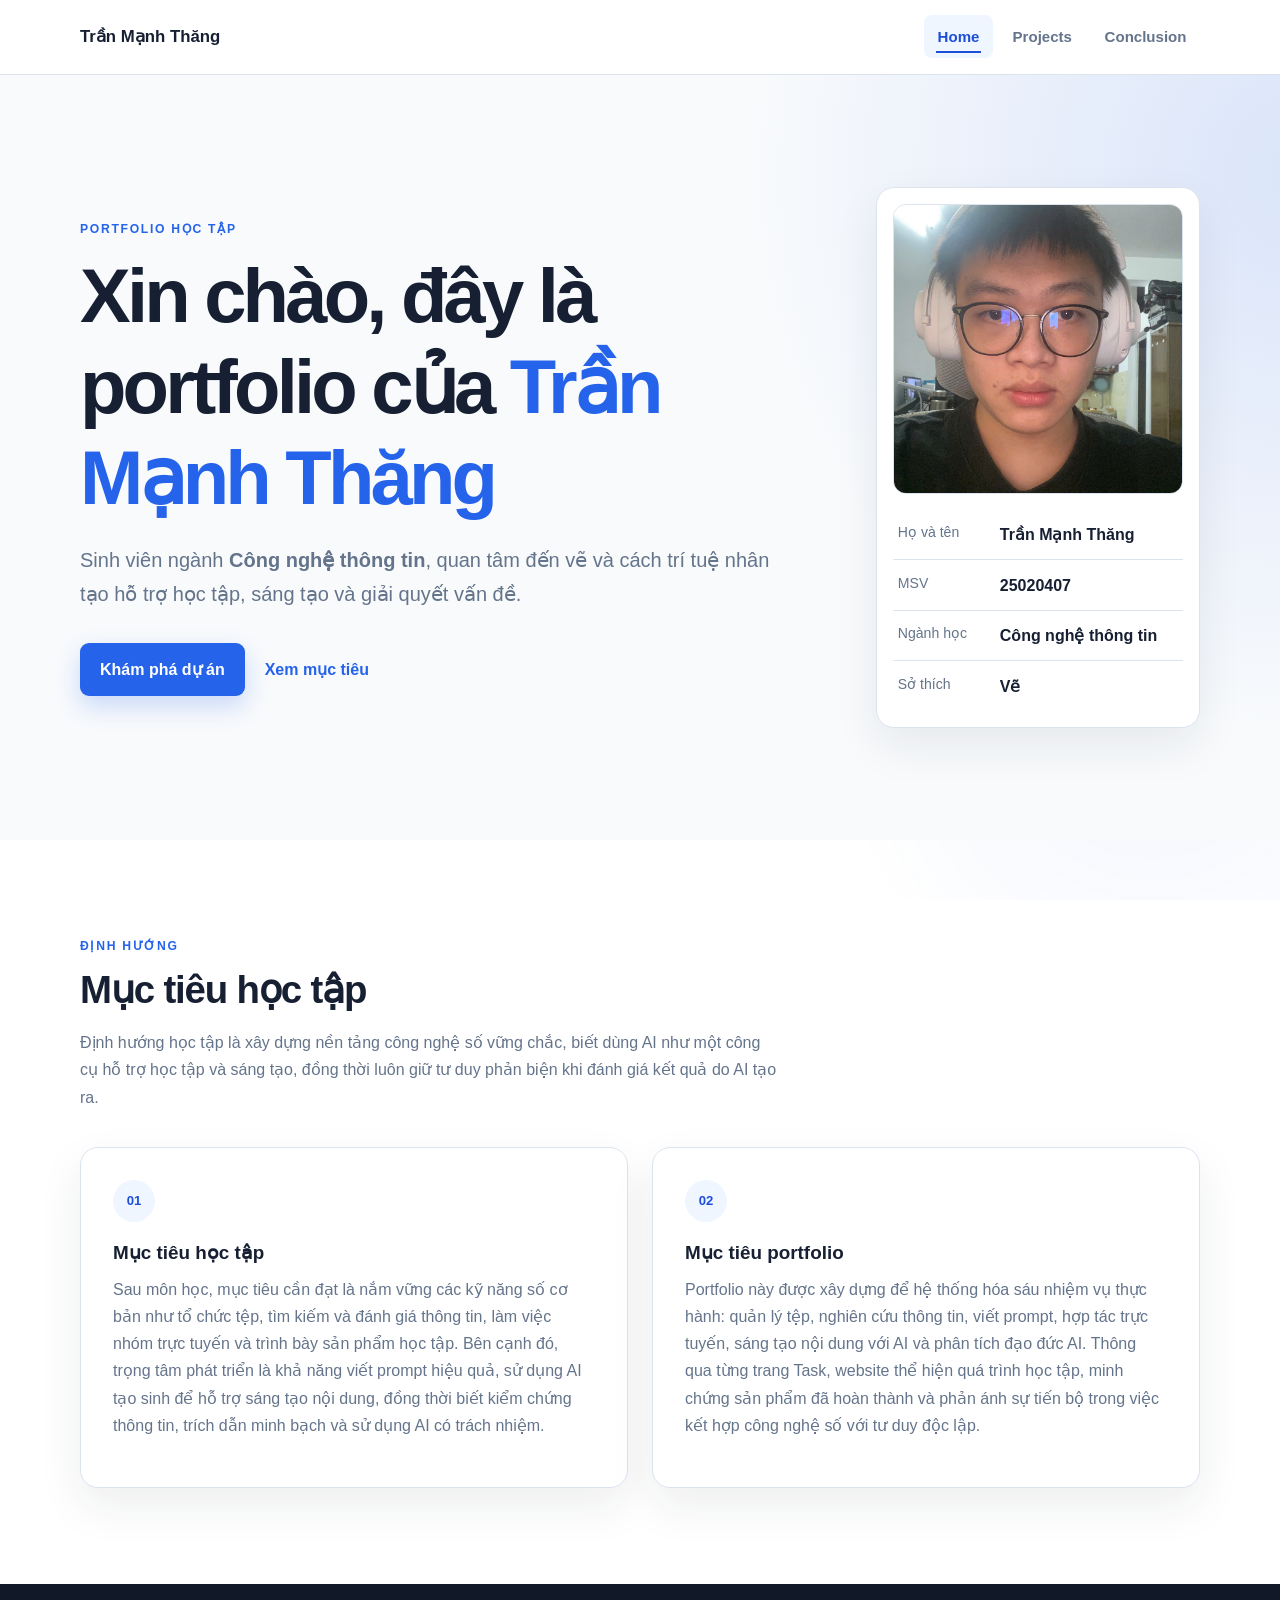
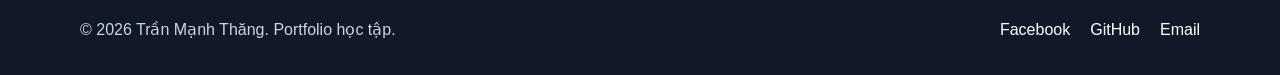
==== commit 5de0eb8d: "ok" ====
--- a/index.html
+++ b/index.html
@@ -16,7 +16,7 @@
     <!-- Header và menu được giữ nhất quán trên cả ba trang. -->
     <header class="site-header">
         <div class="container nav-wrapper">
-            <a class="brand" href="index.html">Lưu Quang Thịnh</a>
+            <a class="brand" href="index.html">Trần Mạnh Thăng</a>
             <nav aria-label="Điều hướng chính">
                 <ul class="nav-list">
                     <li><a class="active" href="index.html" aria-current="page">Home</a></li>
@@ -33,10 +33,10 @@
             <div class="container hero-grid">
                 <div>
                     <p class="eyebrow">Portfolio học tập</p>
-                    <h1>Xin chào, đây là portfolio của <span>Lưu Quang Thịnh</span></h1>
+                    <h1>Xin chào, đây là portfolio của <span>Trần Mạnh Thăng</span></h1>
                     <p class="lead">
                         Sinh viên ngành <strong>Công nghệ thông tin</strong>, quan tâm đến
-                        hát và cách trí tuệ nhân tạo hỗ trợ học tập,
+                        vẽ và cách trí tuệ nhân tạo hỗ trợ học tập,
                         sáng tạo và giải quyết vấn đề.
                     </p>
                     <div class="button-group">
@@ -46,11 +46,11 @@
                 </div>
 
                 <aside class="profile-card" aria-label="Thông tin nhanh">
-                    <img class="profile-photo" src="assets/images/me.png" alt="Ảnh cá nhân của Lưu Quang Thịnh">
+                    <img class="profile-photo" src="assets/images/me.png" alt="Ảnh cá nhân của Trần Mạnh Thăng">
                     <dl class="profile-details">
                         <div>
                             <dt>Họ và tên</dt>
-                            <dd>Lưu Quang Thịnh</dd>
+                            <dd>Trần Mạnh Thăng</dd>
                         </div>
                         <div>
                             <dt>MSV</dt>
@@ -62,7 +62,7 @@
                         </div>
                         <div>
                             <dt>Sở thích</dt>
-                            <dd>Hát</dd>
+                            <dd>Vẽ</dd>
                         </div>
                     </dl>
                 </aside>
@@ -116,7 +116,7 @@
     <!-- Cập nhật năm, email và đường dẫn mạng xã hội trước khi nộp bài. -->
     <footer class="site-footer">
         <div class="container footer-wrapper">
-            <p>&copy; 2026 Lưu Quang Thịnh. Portfolio học tập.</p>
+            <p>&copy; 2026 Trần Mạnh Thăng. Portfolio học tập.</p>
             <ul class="social-links" aria-label="Hồ sơ mạng xã hội">
                 <li><a href="https://www.facebook.com/thinh.luuquang.33" target="_blank" rel="noopener noreferrer">Facebook</a></li>
                 <li><a href="https://github.com/shibaizabest" target="_blank" rel="noopener noreferrer">GitHub</a></li>
@@ -125,4 +125,4 @@
         </div>
     </footer>
 </body>
-</html>
+</html>
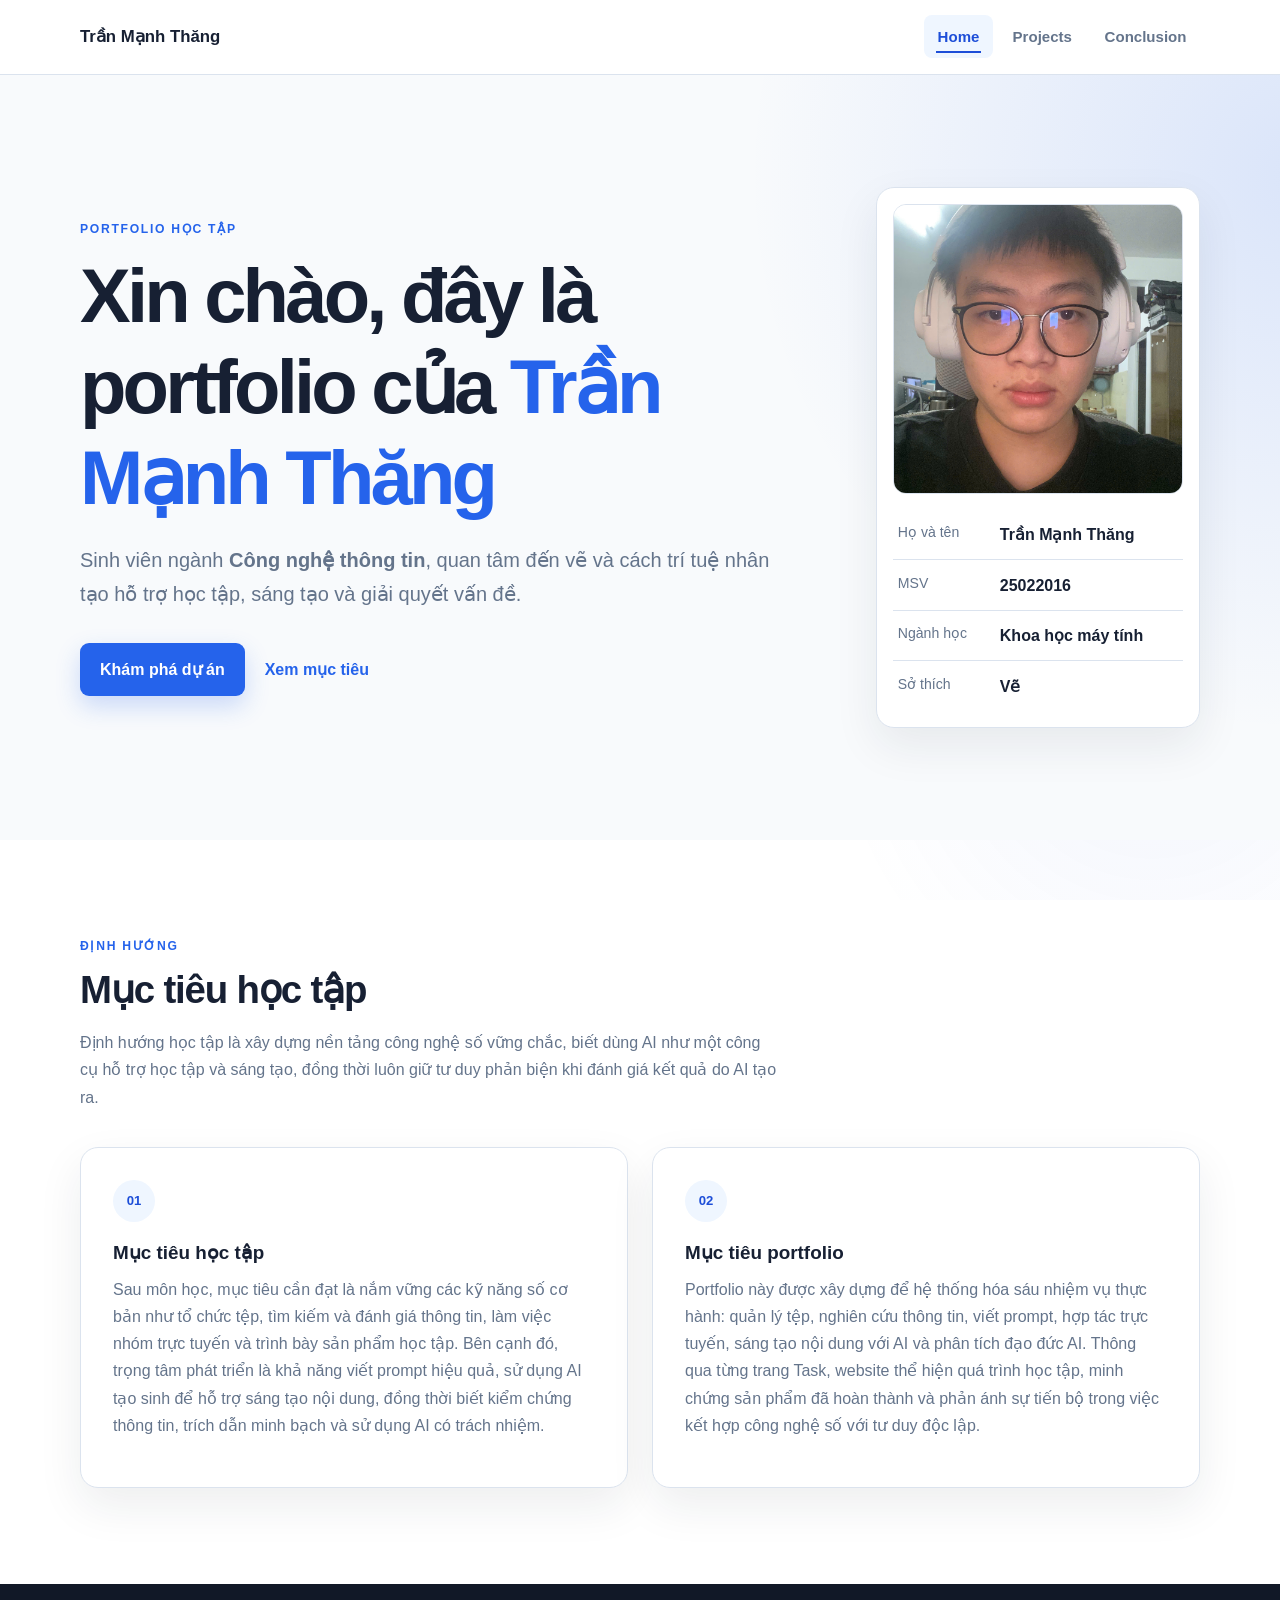
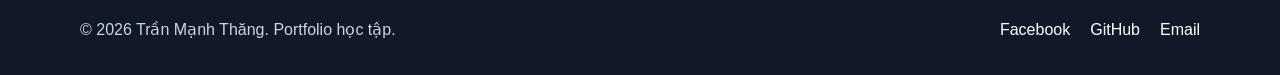
==== commit 64f4fef2: "ok" ====
--- a/index.html
+++ b/index.html
@@ -54,11 +54,11 @@
                         </div>
                         <div>
                             <dt>MSV</dt>
-                            <dd>25020407</dd>
+                            <dd>25022016</dd>
                         </div>
                         <div>
                             <dt>Ngành học</dt>
-                            <dd>Công nghệ thông tin</dd>
+                            <dd>Khoa học máy tính</dd>
                         </div>
                         <div>
                             <dt>Sở thích</dt>
